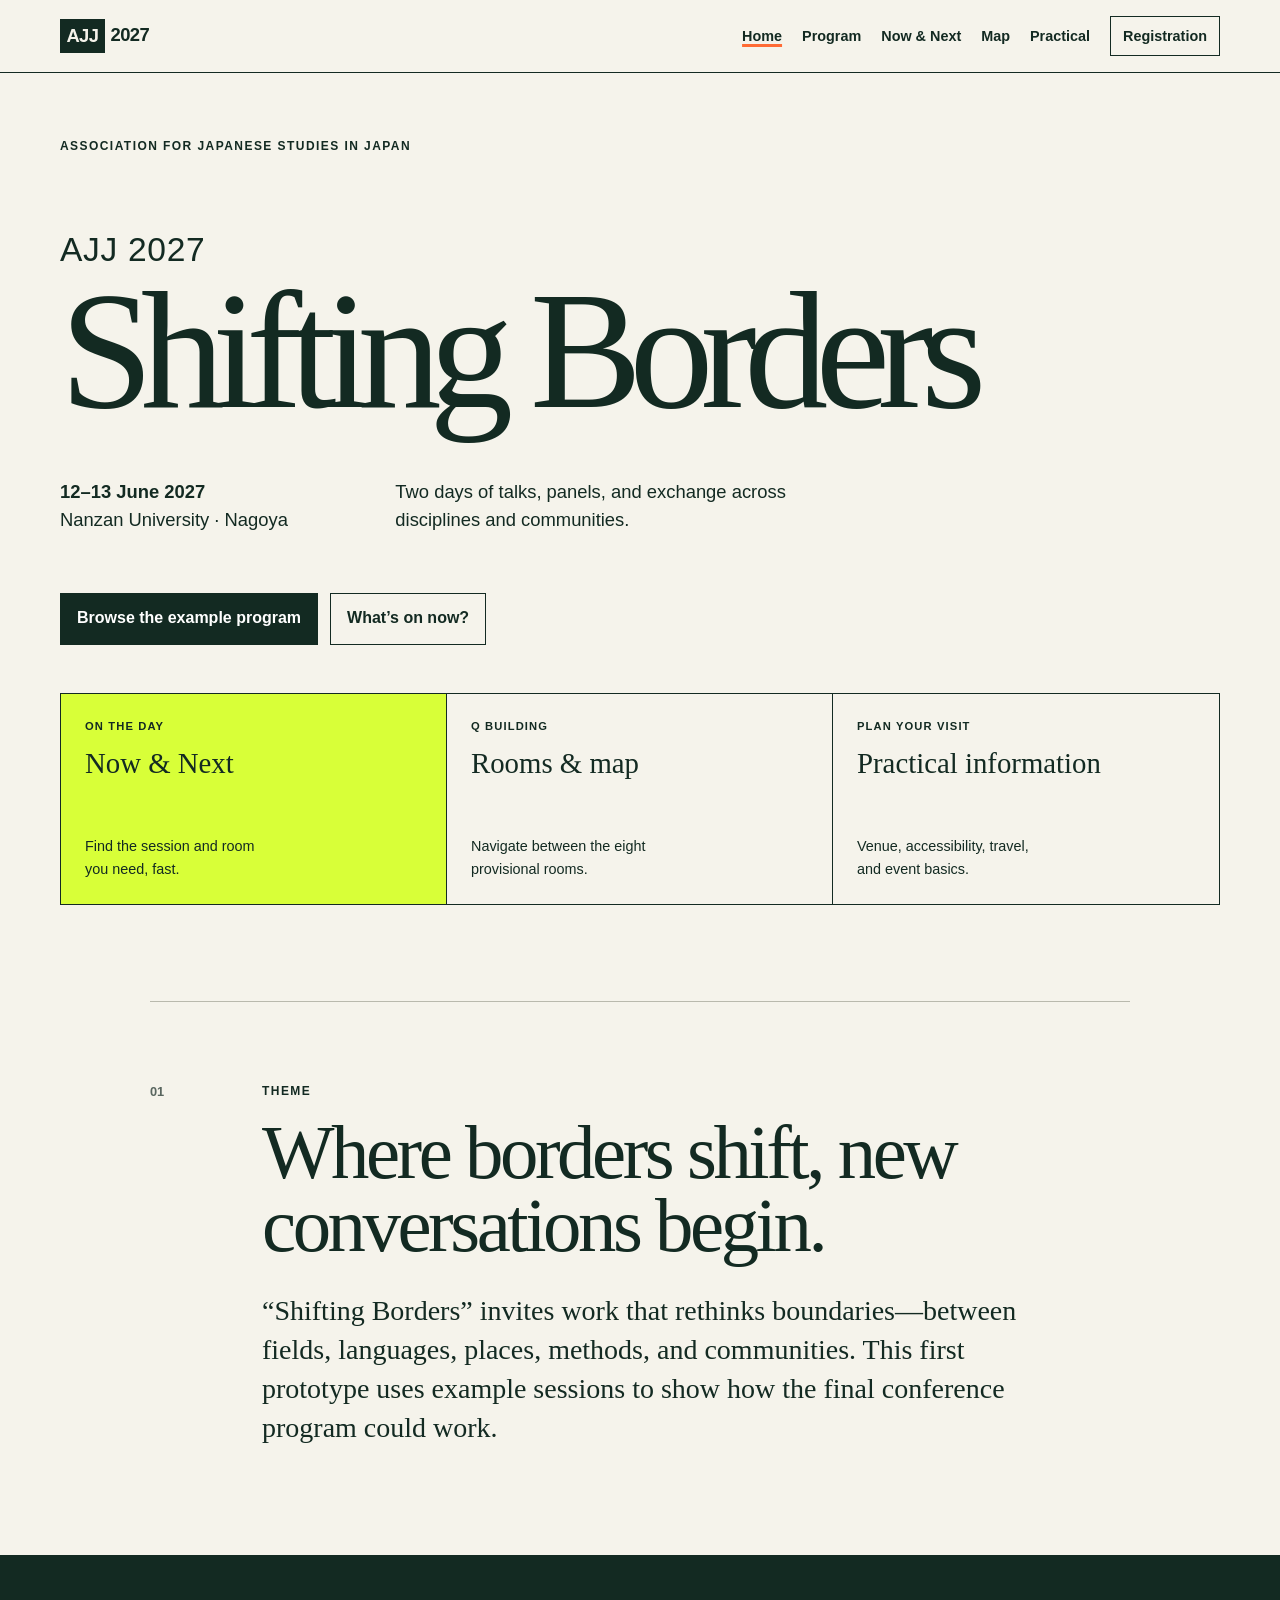
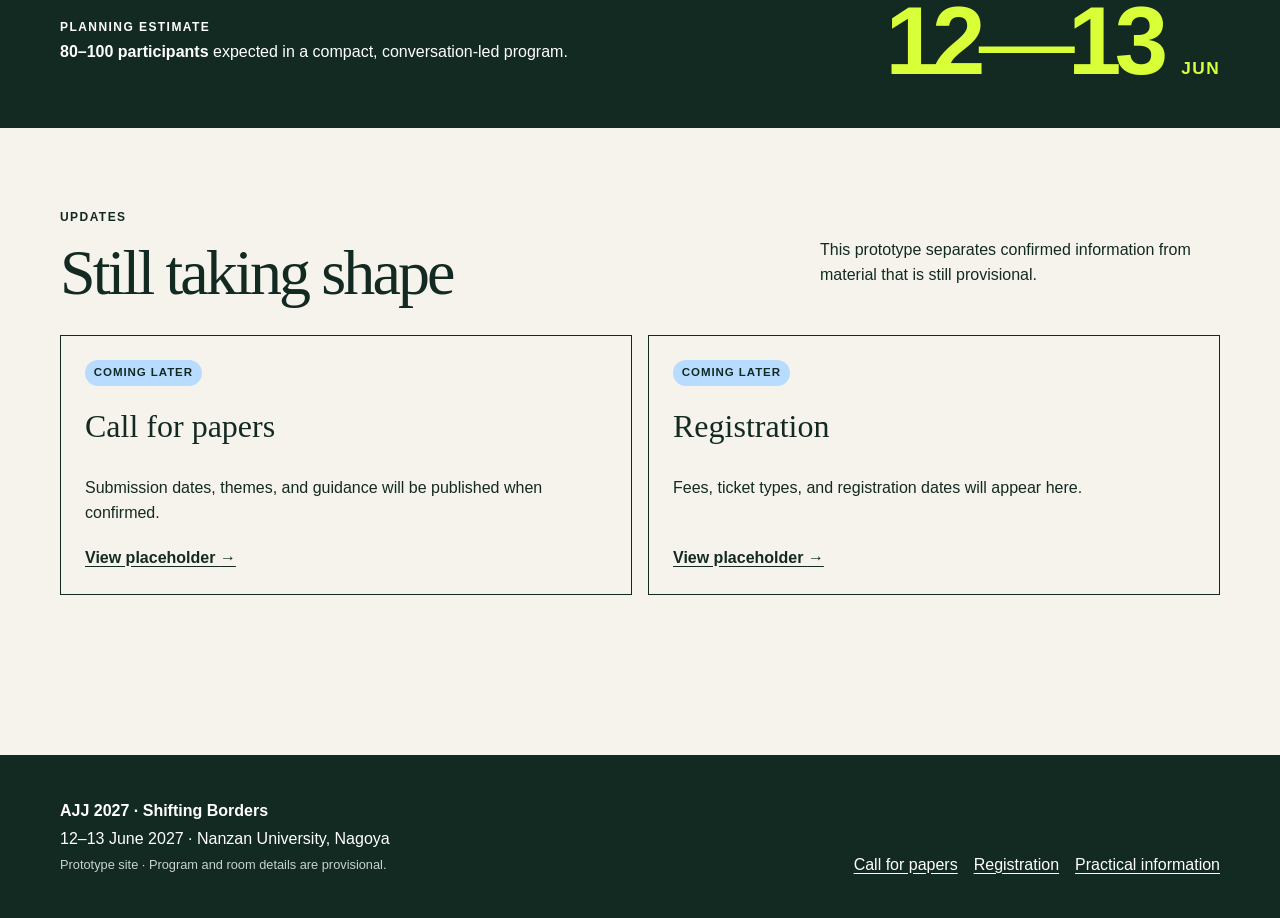
==== index.html @ 424f6995 "Build initial AJJ 2027 conference prototype" ====
<!doctype html>
<html lang="en">
<head>
  <meta charset="utf-8">
  <meta name="viewport" content="width=device-width, initial-scale=1">
  <meta name="theme-color" content="#132a22">
  <meta name="description" content="AJJ 2027: Shifting Borders, 12–13 June 2027 at Nanzan University, Nagoya.">
  <title>AJJ 2027 — Shifting Borders</title>
  <link rel="icon" href="assets/favicon.svg" type="image/svg+xml">
  <link rel="stylesheet" href="assets/styles.css">
  <script src="assets/site.js" defer></script>
</head>
<body>
  <a class="skip-link" href="#main">Skip to main content</a>
  <header class="site-header" data-header></header>
  <main id="main">
    <section class="hero wrap">
      <div class="eyebrow">Association for Japanese Studies in Japan</div>
      <h1><span>AJJ 2027</span> Shifting Borders</h1>
      <div class="hero-meta">
        <p><strong>12–13 June 2027</strong><br>Nanzan University · Nagoya</p>
        <p>Two days of talks, panels, and exchange across disciplines and communities.</p>
      </div>
      <div class="hero-actions">
        <a class="button button-primary" href="program.html">Browse the example program</a>
        <a class="button" href="now.html">What’s on now?</a>
      </div>
    </section>

    <section class="quick-grid wrap" aria-label="Conference essentials">
      <a class="quick-card quick-now" href="now.html">
        <span class="card-kicker">On the day</span>
        <strong>Now &amp; Next</strong>
        <span>Find the session and room you need, fast.</span>
      </a>
      <a class="quick-card" href="map.html">
        <span class="card-kicker">Q Building</span>
        <strong>Rooms &amp; map</strong>
        <span>Navigate between the eight provisional rooms.</span>
      </a>
      <a class="quick-card" href="practical.html">
        <span class="card-kicker">Plan your visit</span>
        <strong>Practical information</strong>
        <span>Venue, accessibility, travel, and event basics.</span>
      </a>
    </section>

    <section class="statement wrap narrow">
      <div class="section-number" aria-hidden="true">01</div>
      <div>
        <p class="eyebrow">Theme</p>
        <h2>Where borders shift, new conversations begin.</h2>
        <p class="lede">“Shifting Borders” invites work that rethinks boundaries—between fields, languages, places, methods, and communities. This first prototype uses example sessions to show how the final conference program could work.</p>
      </div>
    </section>

    <section class="notice-band">
      <div class="wrap notice-inner">
        <div>
          <p class="eyebrow">Planning estimate</p>
          <p><strong>80–100 participants</strong> expected in a compact, conversation-led program.</p>
        </div>
        <div class="date-mark" aria-label="12 and 13 June">12<span>—</span>13 <small>JUN</small></div>
      </div>
    </section>

    <section class="wrap cards-section">
      <div class="section-heading">
        <div><p class="eyebrow">Updates</p><h2>Still taking shape</h2></div>
        <p>This prototype separates confirmed information from material that is still provisional.</p>
      </div>
      <div class="info-grid">
        <article class="info-card"><span class="status status-placeholder">Coming later</span><h3>Call for papers</h3><p>Submission dates, themes, and guidance will be published when confirmed.</p><a href="cfp.html">View placeholder <span aria-hidden="true">→</span></a></article>
        <article class="info-card"><span class="status status-placeholder">Coming later</span><h3>Registration</h3><p>Fees, ticket types, and registration dates will appear here.</p><a href="registration.html">View placeholder <span aria-hidden="true">→</span></a></article>
      </div>
    </section>
  </main>
  <footer class="site-footer" data-footer></footer>
</body>
</html>
---- assets/styles.css ----
:root{--ink:#132a22;--paper:#f5f3eb;--white:#fff;--acid:#d8ff38;--orange:#ff6b35;--sky:#b8dcff;--line:#b9b9ad;--muted:#59665f;--max:1160px;--sans:Arial,Helvetica,sans-serif;--serif:Georgia,'Times New Roman',serif}*{box-sizing:border-box}html{scroll-behavior:smooth}body{margin:0;background:var(--paper);color:var(--ink);font-family:var(--sans);font-size:1rem;line-height:1.55}a{color:inherit;text-underline-offset:.2em}a:hover{text-decoration-thickness:2px}button,select{font:inherit}.wrap{width:min(calc(100% - 2rem),var(--max));margin-inline:auto}.narrow{max-width:980px}.skip-link{position:absolute;left:1rem;top:-5rem;background:var(--acid);padding:.7rem 1rem;z-index:100}.skip-link:focus{top:1rem}.site-header{border-bottom:1px solid var(--ink);background:rgba(245,243,235,.96);position:sticky;top:0;z-index:20}.nav-wrap{display:flex;align-items:center;min-height:72px;gap:1.5rem}.brand{font-weight:900;font-size:1.15rem;text-decoration:none;letter-spacing:-.03em;white-space:nowrap}.brand span{display:inline-block;background:var(--ink);color:var(--paper);padding:.15rem .4rem;margin-right:.35rem}.nav-toggle{display:none;margin-left:auto;border:1px solid var(--ink);background:transparent;padding:.45rem .65rem}.main-nav{margin-left:auto;display:flex;align-items:center;gap:1.25rem}.main-nav a{font-size:.9rem;font-weight:700;text-decoration:none}.main-nav a:hover,.main-nav a[aria-current="page"]{text-decoration:underline;text-decoration-thickness:3px;text-decoration-color:var(--orange)}.main-nav .nav-cta{border:1px solid var(--ink);padding:.5rem .75rem}.hero{padding-block:4rem 3rem;min-height:620px;display:flex;flex-direction:column;justify-content:space-between}.eyebrow{text-transform:uppercase;letter-spacing:.12em;font-weight:800;font-size:.75rem;margin:0 0 1rem}.hero h1{font-family:var(--serif);font-size:clamp(4rem,14vw,10.5rem);font-weight:400;letter-spacing:-.075em;line-height:.78;margin:2.2rem 0;max-width:1000px}.hero h1 span{display:block;font-family:var(--sans);font-size:.2em;letter-spacing:.02em;line-height:1;margin:0 0 1.2rem;text-transform:uppercase}.hero-meta{display:grid;grid-template-columns:1fr 1.4fr;gap:2rem;max-width:760px;font-size:1.15rem}.hero-meta p{margin:0}.hero-actions{display:flex;gap:.75rem;flex-wrap:wrap;margin-top:2rem}.button{display:inline-flex;align-items:center;justify-content:center;border:1.5px solid var(--ink);padding:.8rem 1rem;min-height:48px;text-decoration:none;font-weight:800;background:transparent}.button:hover{background:var(--sky)}.button-primary{background:var(--ink);color:var(--white)}.button-primary:hover{background:#24463b}.quick-grid{display:grid;grid-template-columns:repeat(3,1fr);border:1px solid var(--ink);margin-bottom:6rem}.quick-card{padding:1.5rem;min-height:210px;display:flex;flex-direction:column;text-decoration:none;border-right:1px solid var(--ink);transition:background .15s}.quick-card:last-child{border-right:0}.quick-card:hover{background:var(--sky)}.quick-card strong{font-family:var(--serif);font-size:1.8rem;font-weight:400;margin:.35rem 0 auto}.quick-card span:last-child{font-size:.9rem;max-width:24ch}.quick-now{background:var(--acid)}.card-kicker{text-transform:uppercase;font-weight:800;font-size:.7rem;letter-spacing:.1em}.statement{display:grid;grid-template-columns:80px 1fr;gap:2rem;padding-block:5rem;border-top:1px solid var(--line)}.section-number{font-size:.8rem;font-weight:800;color:var(--muted)}.statement h2,.section-heading h2{font-family:var(--serif);font-size:clamp(2.4rem,6vw,5rem);font-weight:400;line-height:.95;letter-spacing:-.045em;margin:0 0 1.5rem}.lede{font-family:var(--serif);font-size:clamp(1.25rem,2.3vw,1.75rem);line-height:1.4;max-width:760px}.notice-band{background:var(--ink);color:var(--white)}.notice-inner{display:flex;align-items:center;justify-content:space-between;padding-block:3rem;gap:2rem}.notice-inner p{margin:.2rem 0}.date-mark{font-size:clamp(3rem,8vw,6rem);font-weight:900;letter-spacing:-.07em;line-height:.8;color:var(--acid);white-space:nowrap}.date-mark span{font-weight:300}.date-mark small{font-size:.18em;letter-spacing:.08em}.cards-section{padding-block:5rem}.section-heading{display:flex;justify-content:space-between;align-items:end;gap:2rem;margin-bottom:2rem}.section-heading h2{font-size:clamp(2rem,5vw,4rem);margin:0}.section-heading>p{max-width:400px}.info-grid{display:grid;grid-template-columns:repeat(2,1fr);gap:1rem}.info-card{border:1px solid var(--ink);padding:1.5rem;min-height:260px;display:flex;flex-direction:column}.info-card h3{font-family:var(--serif);font-size:2rem;font-weight:400;margin:1rem 0 .5rem}.info-card a{margin-top:auto;font-weight:800}.status{display:inline-block;width:max-content;border-radius:999px;padding:.25rem .55rem;font-size:.72rem;text-transform:uppercase;letter-spacing:.08em;font-weight:800}.status-placeholder{background:var(--sky)}.site-footer{background:var(--ink);color:var(--white);margin-top:5rem}.footer-inner{padding-block:2.5rem;display:grid;grid-template-columns:1fr auto;gap:2rem;align-items:end}.footer-inner p{margin:.2rem 0}.footer-links{display:flex;gap:1rem;flex-wrap:wrap}.footer-note{font-size:.8rem;color:#c8d2ce}.page-main{padding-top:3.5rem;min-height:70vh}.page-title{padding-bottom:2.2rem;border-bottom:1px solid var(--ink);margin-bottom:1.5rem}.page-title h1,.placeholder-page h1{font-family:var(--serif);font-weight:400;letter-spacing:-.055em;font-size:clamp(3.5rem,9vw,7rem);line-height:.9;margin:0 0 1.5rem}.prototype-note{background:var(--sky);border-left:5px solid var(--ink);padding:1rem 1.2rem;margin-block:1.5rem}.prototype-note strong{display:block}.program-controls{display:flex;justify-content:space-between;align-items:center;gap:1rem;margin:2rem 0}.day-tabs{display:flex;border-bottom:1px solid var(--ink);gap:.25rem}.day-tabs button{border:0;background:transparent;padding:.8rem 1rem;font-weight:800;cursor:pointer}.day-tabs button[aria-selected="true"]{background:var(--ink);color:var(--white)}.filter-label{font-weight:700;display:flex;align-items:center;gap:.6rem}.filter-label select,.time-machine select{background:var(--white);border:1px solid var(--ink);padding:.65rem;min-height:44px}.program-list{border-top:1px solid var(--ink)}.time-group{display:grid;grid-template-columns:110px 1fr;border-bottom:1px solid var(--line);padding:1.25rem 0}.time-label{font-weight:900;font-size:1.15rem}.session-grid{display:grid;grid-template-columns:repeat(auto-fit,minmax(240px,1fr));gap:.75rem}.session-card{background:var(--white);border:1px solid var(--line);padding:1rem;display:flex;flex-direction:column;min-height:175px;text-decoration:none}.session-card:hover{border-color:var(--ink);box-shadow:5px 5px 0 var(--acid)}.session-card h3{font-family:var(--serif);font-size:1.35rem;font-weight:400;line-height:1.2;margin:.5rem 0}.session-meta{display:flex;gap:.5rem;flex-wrap:wrap;margin-top:auto;color:var(--muted);font-size:.85rem}.session-type{text-transform:uppercase;letter-spacing:.08em;font-size:.68rem;font-weight:800}.back-link{display:inline-block;margin-bottom:2rem;font-weight:800}.session-hero{display:grid;grid-template-columns:minmax(0,2.2fr) minmax(220px,1fr);gap:3rem;padding-bottom:3rem;border-bottom:1px solid var(--ink)}.session-hero h1{font-family:var(--serif);font-weight:400;letter-spacing:-.045em;font-size:clamp(2.8rem,7vw,5.5rem);line-height:.95;margin:.7rem 0 1.2rem}.session-facts{border-top:6px solid var(--acid);padding-top:1rem}.session-facts dl{margin:0}.session-facts dt{font-size:.7rem;text-transform:uppercase;letter-spacing:.08em;font-weight:800;margin-top:1rem}.session-facts dd{margin:.2rem 0}.abstract{max-width:780px;padding-top:2.5rem}.abstract h2{font-family:var(--serif);font-size:2.2rem;font-weight:400}.abstract p{font-family:var(--serif);font-size:1.2rem}.speaker-list{list-style:none;padding:0}.speaker-list li{border-top:1px solid var(--line);padding:.8rem 0}.time-machine{display:flex;align-items:center;gap:1rem;background:var(--white);border:1px solid var(--ink);padding:1rem;margin:2rem 0}.time-machine label{font-weight:800}.now-section{margin:2.5rem 0}.now-section h2{font-family:var(--serif);font-size:2.3rem;font-weight:400;border-bottom:1px solid var(--ink);padding-bottom:.5rem}.now-grid{display:grid;grid-template-columns:repeat(auto-fit,minmax(250px,1fr));gap:.8rem}.now-card{background:var(--white);border:1px solid var(--ink);padding:1.2rem}.now-card.current{box-shadow:7px 7px 0 var(--acid)}.now-card h3{font-family:var(--serif);font-size:1.45rem;font-weight:400;line-height:1.2}.now-card .room-link{display:inline-block;font-weight:900;background:var(--ink);color:var(--white);padding:.25rem .5rem;text-decoration:none}.empty-state{border:1px dashed var(--ink);padding:2rem;max-width:720px}.empty-state h2{font-family:var(--serif);font-size:2rem;font-weight:400}.map-layout{display:grid;grid-template-columns:2.2fr 1fr;gap:1.5rem;margin-top:2.5rem}.floor-plan{background:var(--white);border:1px solid var(--ink);padding:1rem}.map-topline{display:flex;justify-content:space-between;align-items:center}.map-topline h2{font-family:var(--serif);font-size:2rem;font-weight:400;margin:.2rem}.map-topline span{font-size:.75rem;text-transform:uppercase;letter-spacing:.08em}.floor-plan svg{width:100%;height:auto}.map-room rect{fill:var(--paper);stroke:var(--ink);stroke-width:2}.map-room text,.map-core text{font-size:17px;font-weight:800;text-anchor:middle;fill:var(--ink)}.map-core rect{fill:var(--sky);stroke:var(--ink);stroke-width:2}.featured rect{fill:var(--acid)}.corridor{stroke:var(--orange);stroke-width:22;stroke-linecap:round}.you-are-here{font-size:12px;font-weight:800;fill:var(--ink)}.room-key{border-top:7px solid var(--ink)}.room-key h2{font-family:var(--serif);font-weight:400;font-size:2rem}.room-key ul{list-style:none;padding:0;margin:0}.room-key a{display:grid;grid-template-columns:75px 1fr;padding:.65rem .25rem;border-top:1px solid var(--line);text-decoration:none}.room-key a:hover{background:var(--acid)}.route-help{max-width:760px;margin:3rem 0}.route-help h2{font-family:var(--serif);font-size:2rem;font-weight:400}.route-help li{padding:.4rem}.practical-grid{display:grid;grid-template-columns:repeat(2,1fr);gap:0}.practical-grid section{padding:2rem;border-top:1px solid var(--ink)}.practical-grid section:nth-child(odd){border-right:1px solid var(--ink);padding-left:0}.practical-grid section h2{font-family:var(--serif);font-size:2rem;font-weight:400;margin:.5rem 0}.muted{color:var(--muted)}.placeholder-page{max-width:900px;padding-bottom:3rem}.placeholder-panel{display:grid;grid-template-columns:110px 1fr;gap:1.5rem;align-items:center;border-block:1px solid var(--ink);padding:2rem 0;margin:3rem 0}.placeholder-panel>span{background:var(--acid);width:100px;height:100px;border-radius:50%;display:grid;place-items:center;font-size:3rem;font-family:var(--serif)}.placeholder-panel h2{font-family:var(--serif);font-size:2rem;font-weight:400;margin:0}.error{border:1px solid var(--orange);padding:1rem}.noscript{padding:1rem;background:#fff0ea}.sr-only{position:absolute;width:1px;height:1px;padding:0;margin:-1px;overflow:hidden;clip:rect(0,0,0,0);white-space:nowrap;border:0}@media(max-width:800px){.nav-wrap{min-height:60px}.nav-toggle{display:block}.main-nav{display:none;position:absolute;left:0;right:0;top:60px;background:var(--paper);border-bottom:1px solid var(--ink);padding:1rem;flex-direction:column;align-items:stretch}.main-nav.open{display:flex}.main-nav a{padding:.5rem}.hero{min-height:540px;padding-block:2.5rem}.hero-meta{grid-template-columns:1fr}.quick-grid{grid-template-columns:1fr}.quick-card{min-height:160px;border-right:0;border-bottom:1px solid var(--ink)}.quick-card:last-child{border-bottom:0}.statement{grid-template-columns:1fr;padding-block:3.5rem}.section-heading{display:block}.notice-inner{align-items:flex-start;flex-direction:column}.info-grid,.practical-grid{grid-template-columns:1fr}.program-controls{align-items:stretch;flex-direction:column}.day-tabs{display:grid;grid-template-columns:1fr 1fr}.filter-label{justify-content:space-between}.time-group{grid-template-columns:1fr;gap:.8rem}.session-hero,.map-layout{grid-template-columns:1fr}.practical-grid section,.practical-grid section:nth-child(odd){border-right:0;padding-inline:0}.footer-inner{grid-template-columns:1fr}.time-machine{align-items:stretch;flex-direction:column}}@media(max-width:460px){.hero h1{font-size:3.8rem}.page-main{padding-top:2rem}.day-tabs button{font-size:.82rem;padding:.75rem .4rem}.session-grid,.now-grid{grid-template-columns:1fr}.placeholder-panel{grid-template-columns:1fr}.floor-plan{overflow-x:auto}.floor-plan svg{min-width:600px}.hero-actions .button{width:100%}}@media(prefers-reduced-motion:reduce){html{scroll-behavior:auto}*{transition:none!important}}
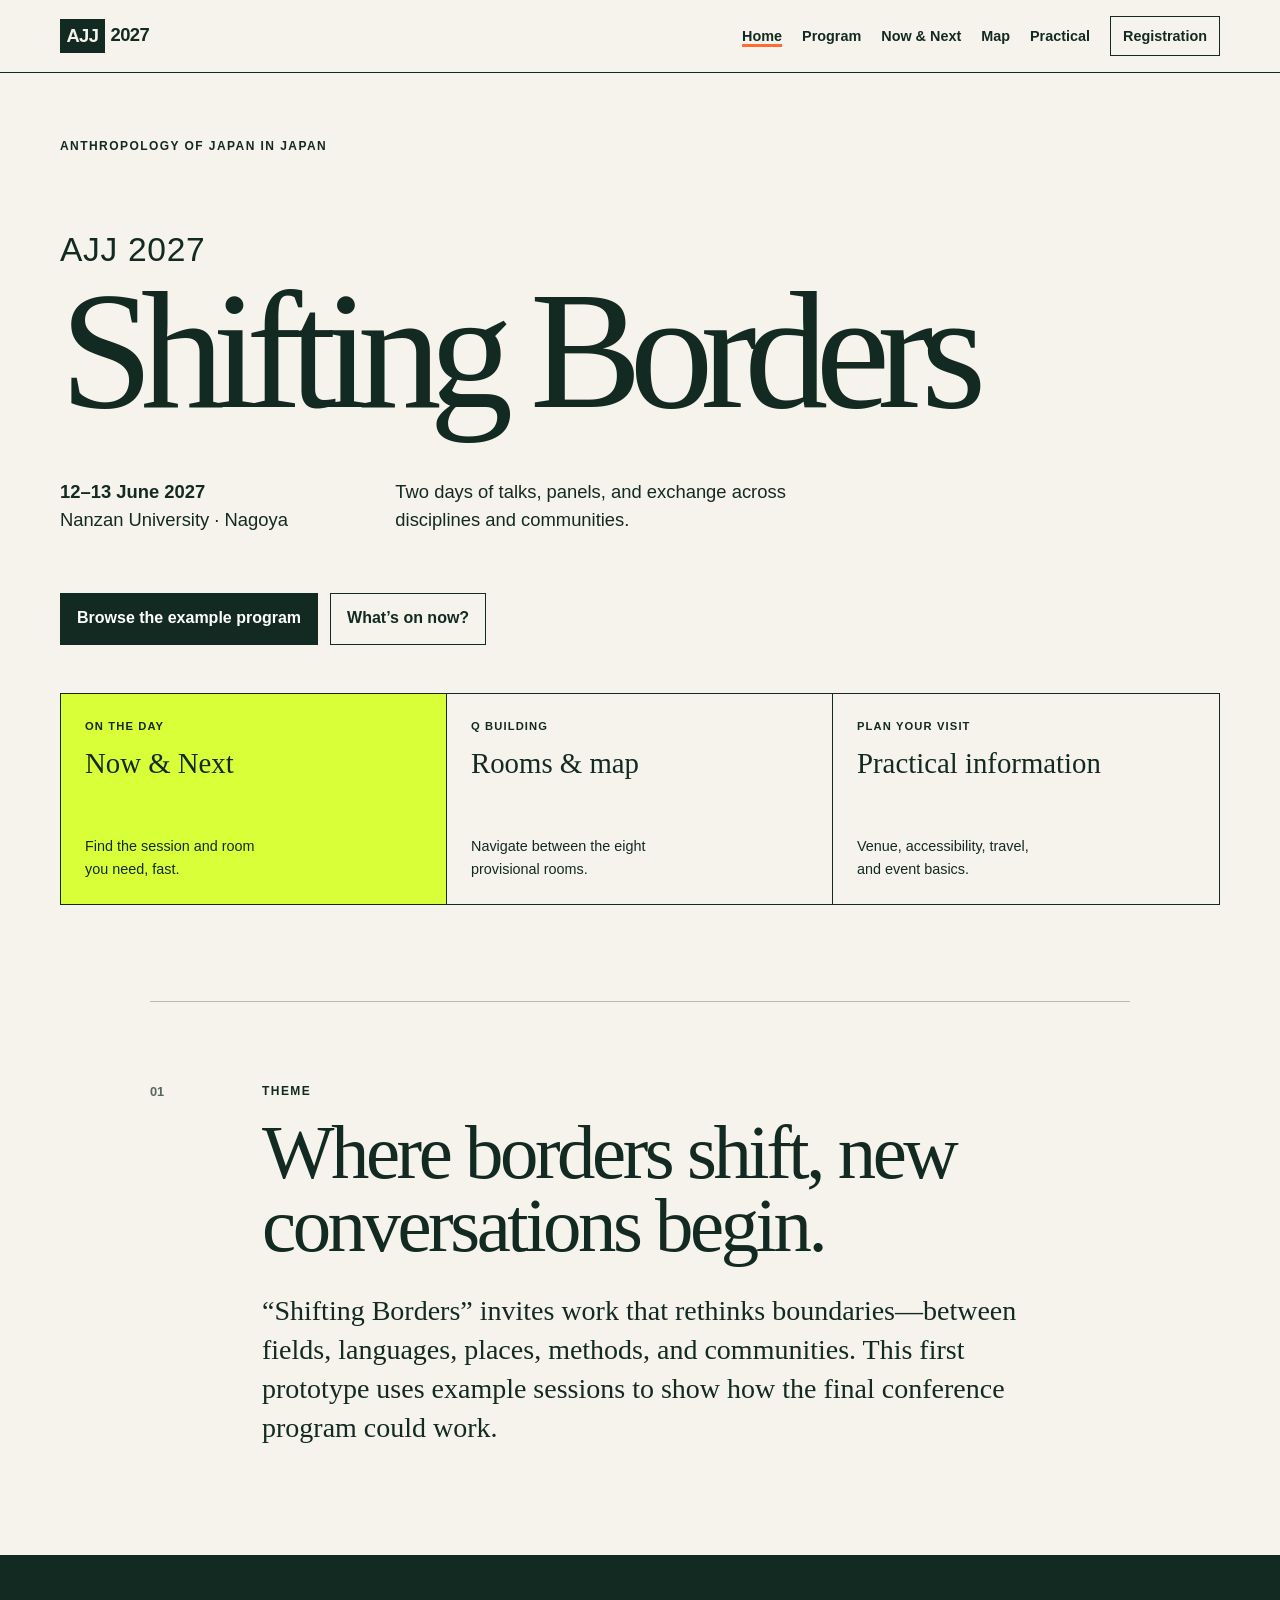
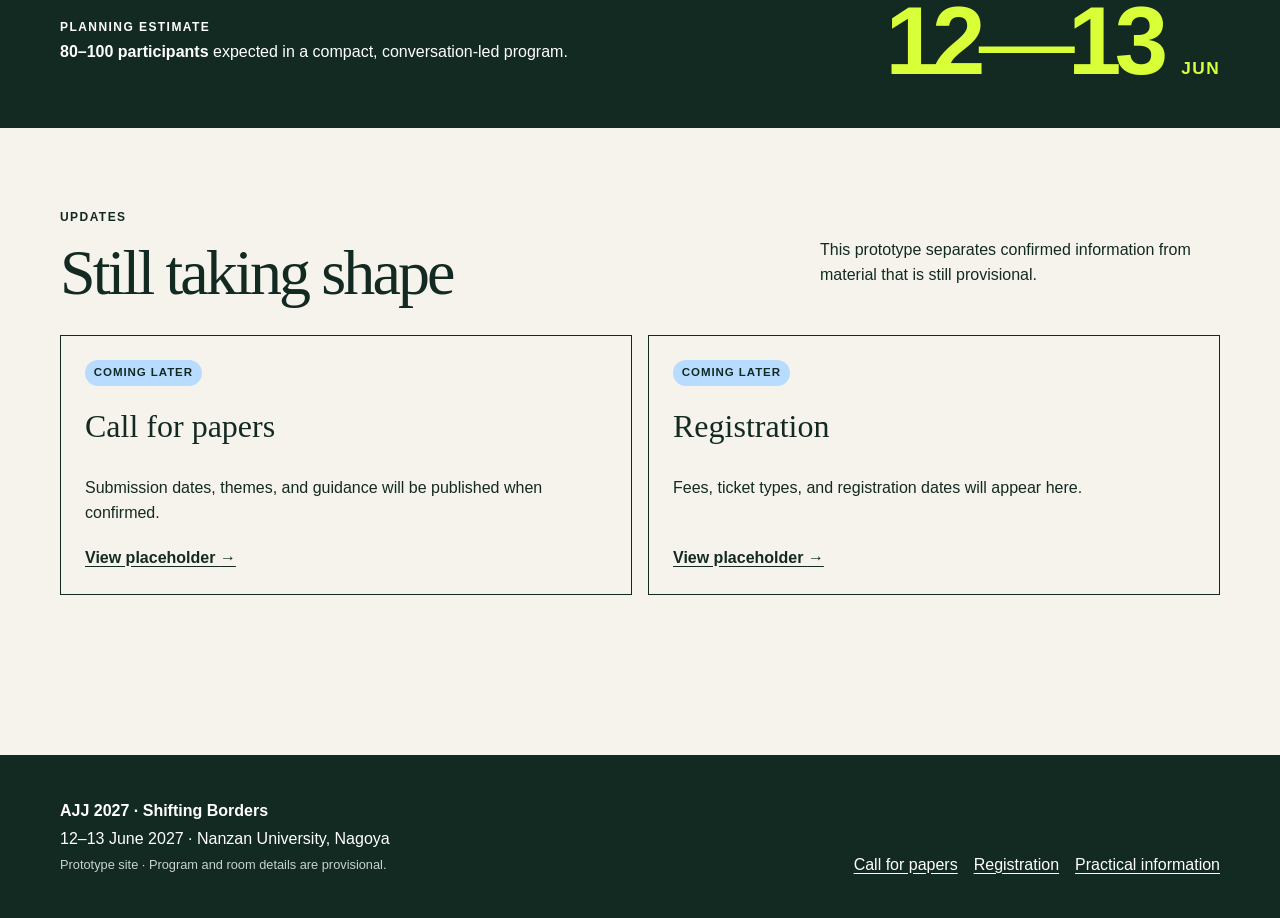
==== commit b72b986e: "Correct AJJ organization name" ====
--- a/index.html
+++ b/index.html
@@ -15,7 +15,7 @@
   <header class="site-header" data-header></header>
   <main id="main">
     <section class="hero wrap">
-      <div class="eyebrow">Association for Japanese Studies in Japan</div>
+      <div class="eyebrow">Anthropology of Japan in Japan</div>
       <h1><span>AJJ 2027</span> Shifting Borders</h1>
       <div class="hero-meta">
         <p><strong>12–13 June 2027</strong><br>Nanzan University · Nagoya</p>
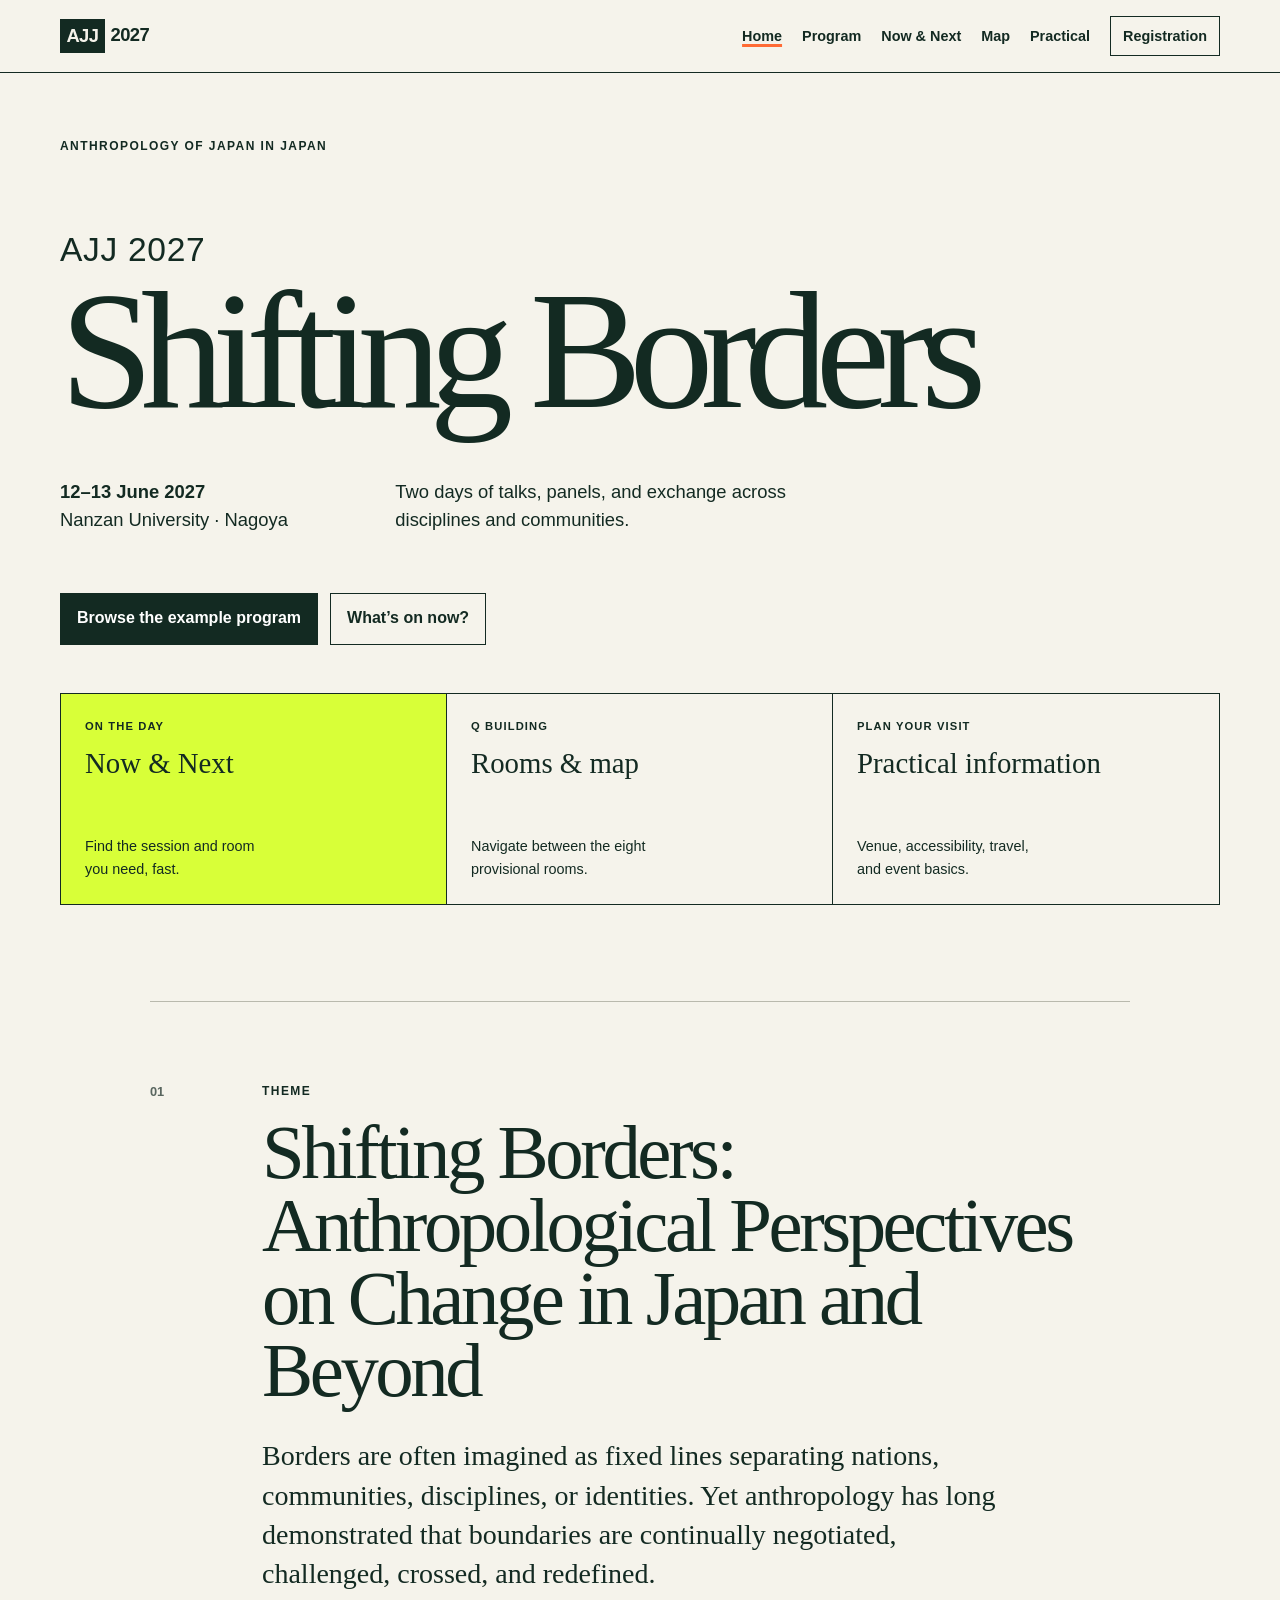
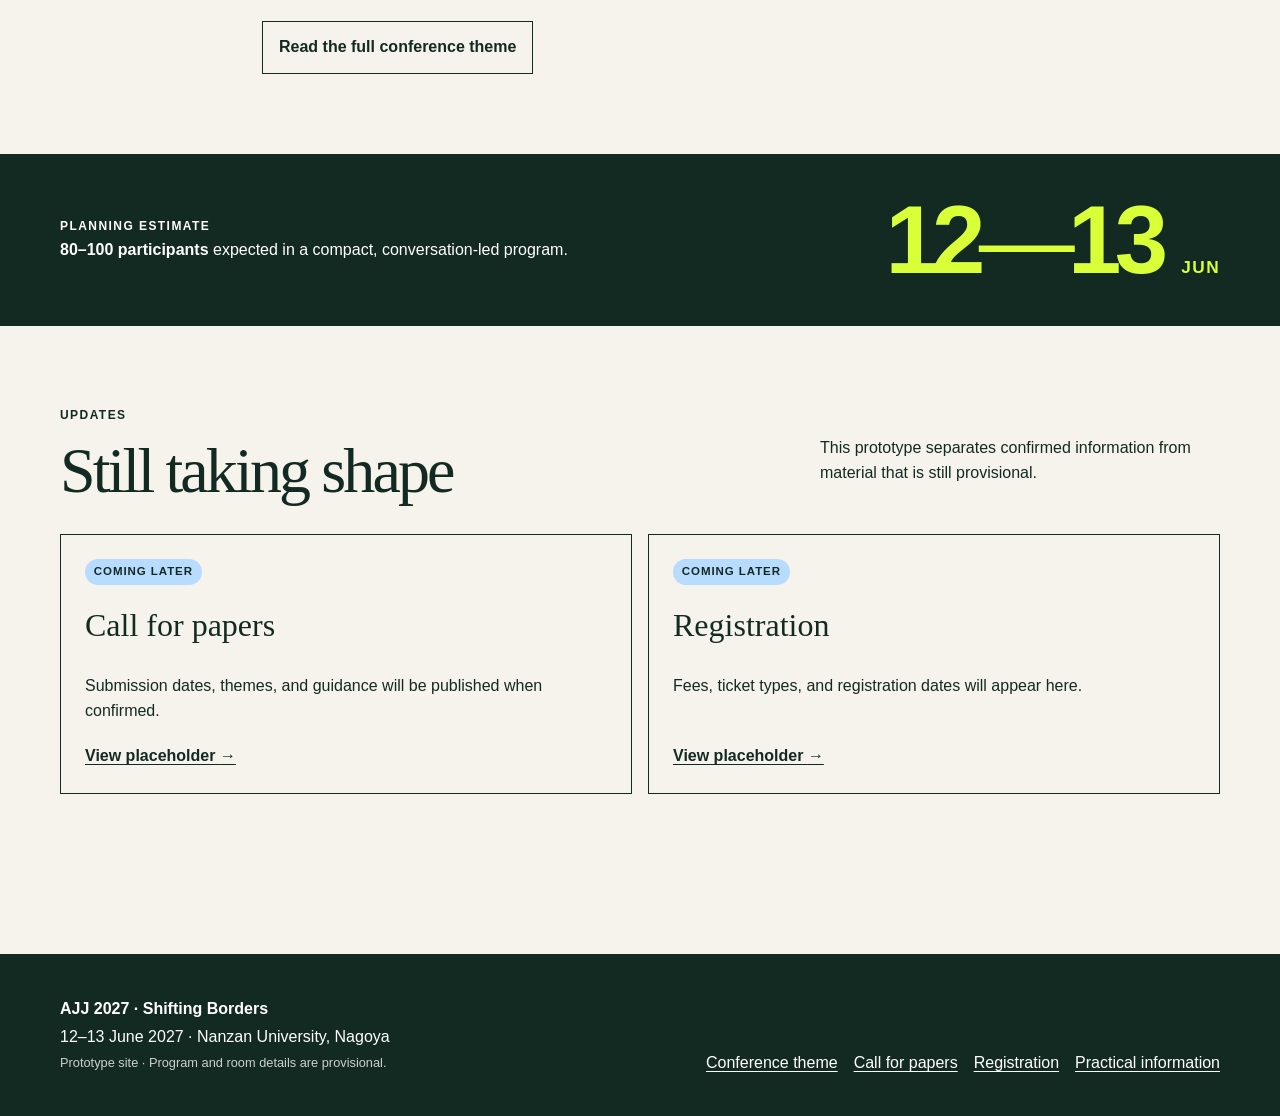
==== commit f20cded3: "Add full AJJ 2027 conference theme" ====
--- a/index.html
+++ b/index.html
@@ -49,8 +49,9 @@
       <div class="section-number" aria-hidden="true">01</div>
       <div>
         <p class="eyebrow">Theme</p>
-        <h2>Where borders shift, new conversations begin.</h2>
-        <p class="lede">“Shifting Borders” invites work that rethinks boundaries—between fields, languages, places, methods, and communities. This first prototype uses example sessions to show how the final conference program could work.</p>
+        <h2>Shifting Borders: Anthropological Perspectives on Change in Japan and Beyond</h2>
+        <p class="lede">Borders are often imagined as fixed lines separating nations, communities, disciplines, or identities. Yet anthropology has long demonstrated that boundaries are continually negotiated, challenged, crossed, and redefined.</p>
+        <a class="button" href="theme.html">Read the full conference theme</a>
       </div>
     </section>
 
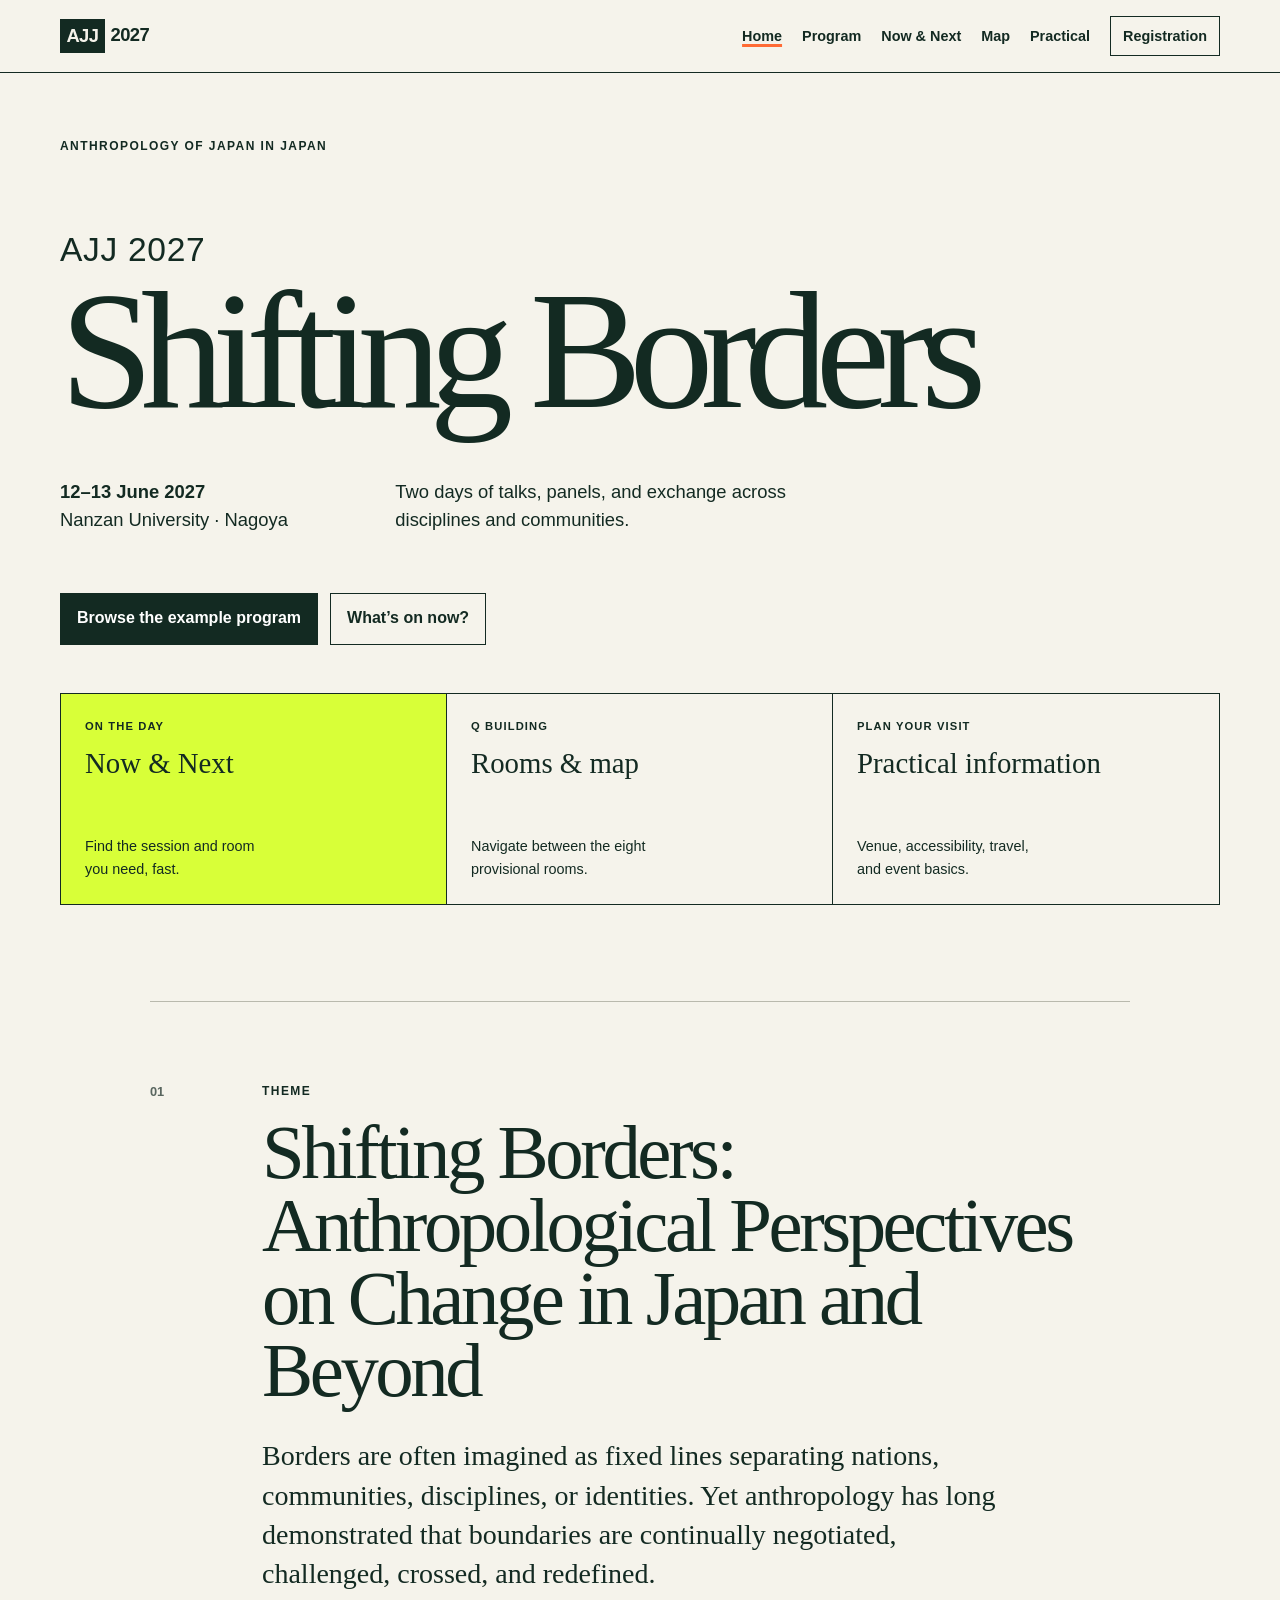
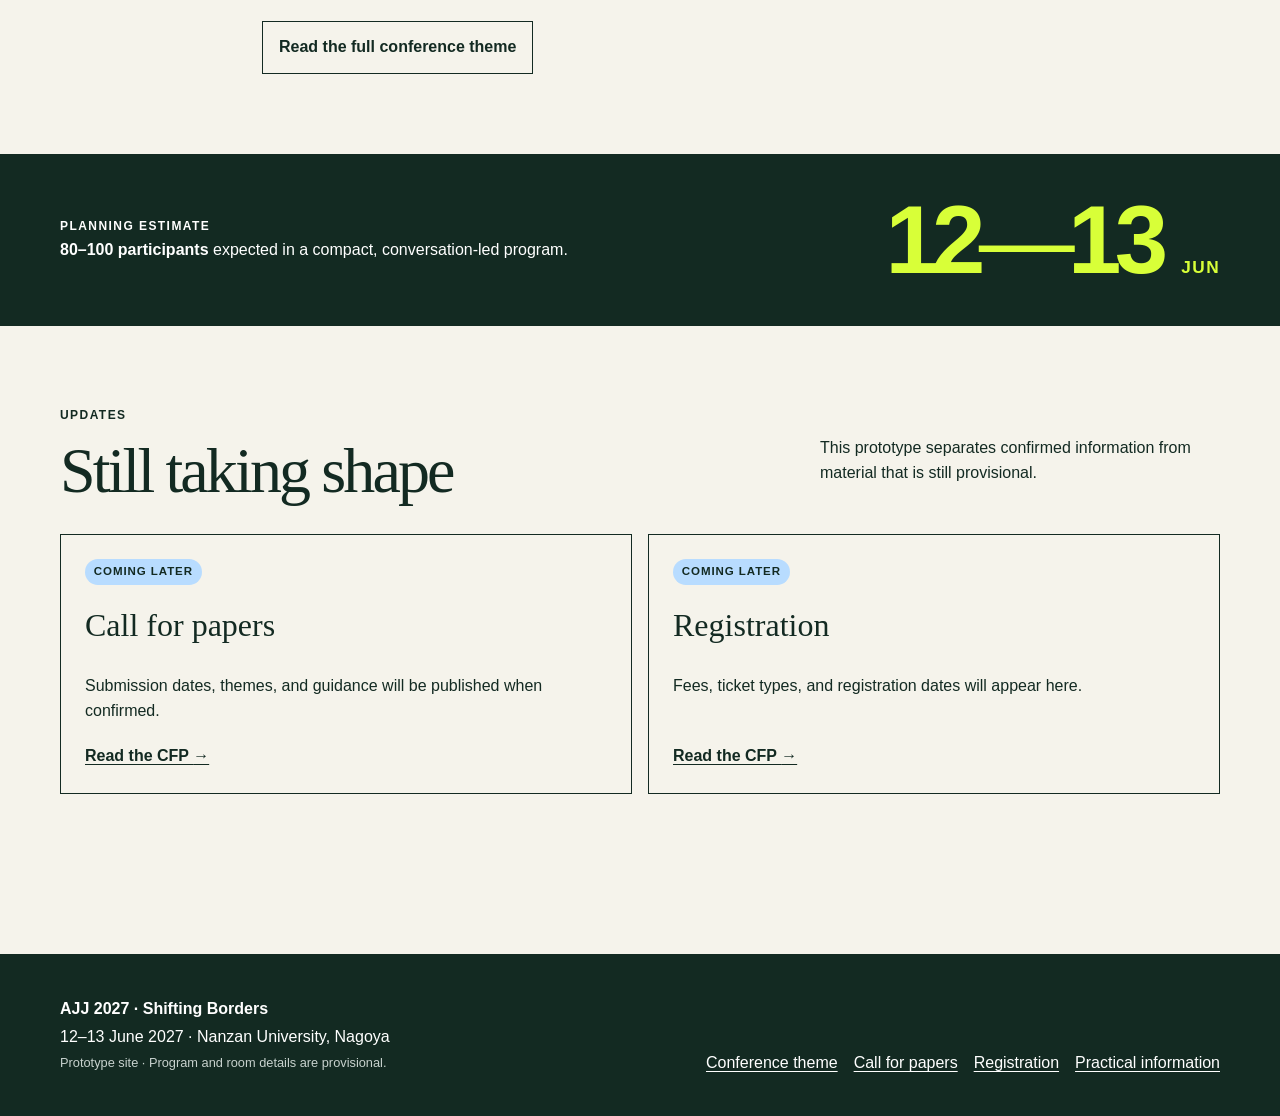
==== commit 2e1eaa72: "Label home page CFP link Read the CFP" ====
--- a/index.html
+++ b/index.html
@@ -71,8 +71,8 @@
         <p>This prototype separates confirmed information from material that is still provisional.</p>
       </div>
       <div class="info-grid">
-        <article class="info-card"><span class="status status-placeholder">Coming later</span><h3>Call for papers</h3><p>Submission dates, themes, and guidance will be published when confirmed.</p><a href="cfp.html">View placeholder <span aria-hidden="true">→</span></a></article>
-        <article class="info-card"><span class="status status-placeholder">Coming later</span><h3>Registration</h3><p>Fees, ticket types, and registration dates will appear here.</p><a href="registration.html">View placeholder <span aria-hidden="true">→</span></a></article>
+        <article class="info-card"><span class="status status-placeholder">Coming later</span><h3>Call for papers</h3><p>Submission dates, themes, and guidance will be published when confirmed.</p><a href="cfp.html">Read the CFP <span aria-hidden="true">→</span></a></article>
+        <article class="info-card"><span class="status status-placeholder">Coming later</span><h3>Registration</h3><p>Fees, ticket types, and registration dates will appear here.</p><a href="registration.html">Read the CFP <span aria-hidden="true">→</span></a></article>
       </div>
     </section>
   </main>
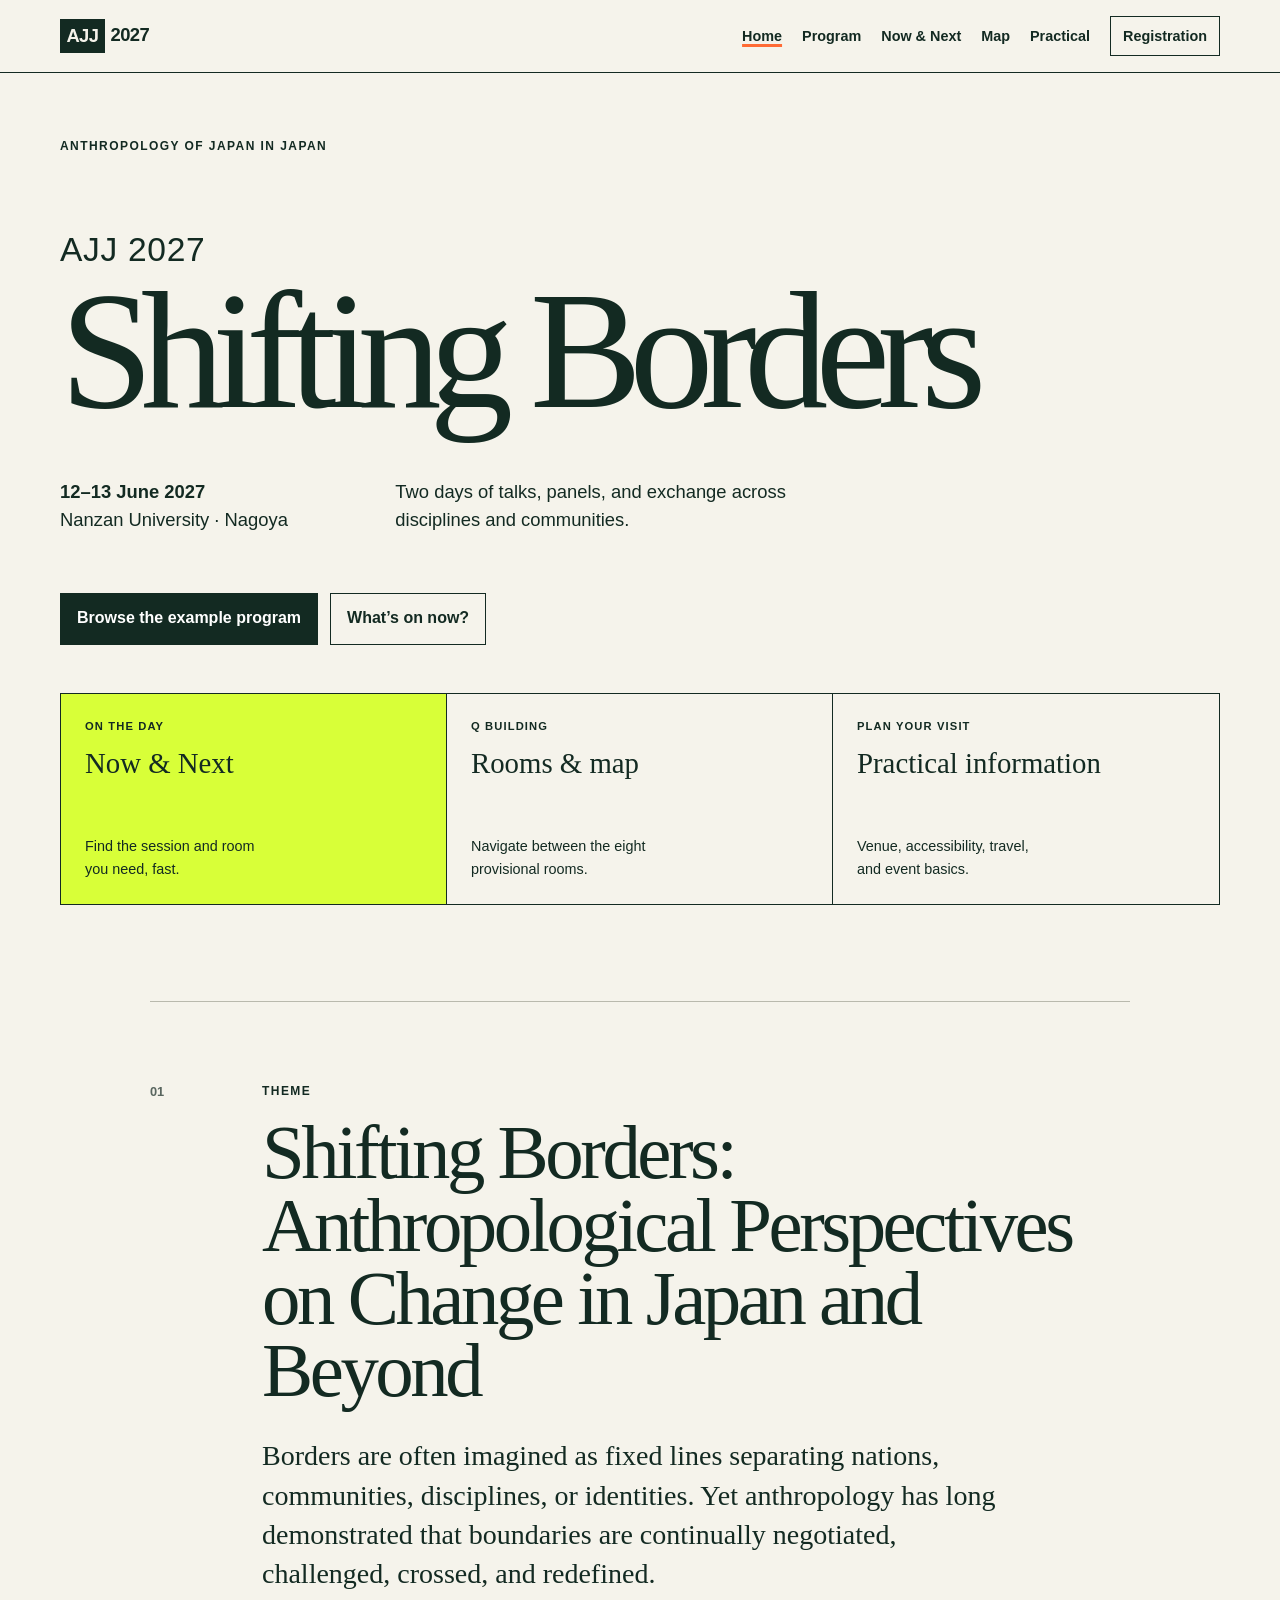
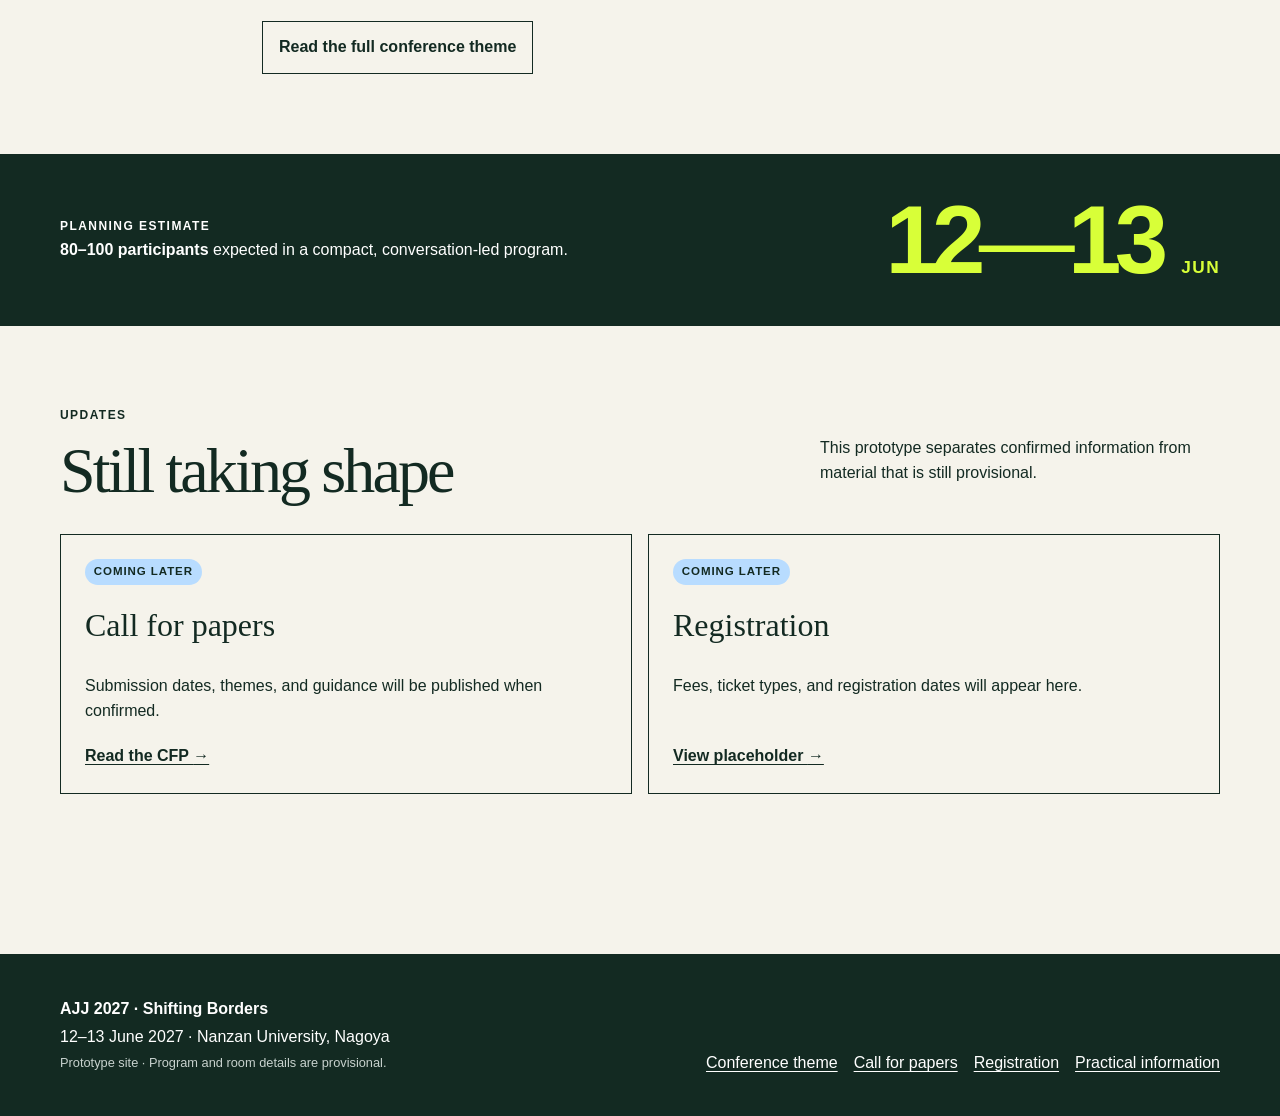
==== commit f6816643: "Preserve registration link label" ====
--- a/index.html
+++ b/index.html
@@ -72,7 +72,7 @@
       </div>
       <div class="info-grid">
         <article class="info-card"><span class="status status-placeholder">Coming later</span><h3>Call for papers</h3><p>Submission dates, themes, and guidance will be published when confirmed.</p><a href="cfp.html">Read the CFP <span aria-hidden="true">→</span></a></article>
-        <article class="info-card"><span class="status status-placeholder">Coming later</span><h3>Registration</h3><p>Fees, ticket types, and registration dates will appear here.</p><a href="registration.html">Read the CFP <span aria-hidden="true">→</span></a></article>
+        <article class="info-card"><span class="status status-placeholder">Coming later</span><h3>Registration</h3><p>Fees, ticket types, and registration dates will appear here.</p><a href="registration.html">View placeholder <span aria-hidden="true">→</span></a></article>
       </div>
     </section>
   </main>
